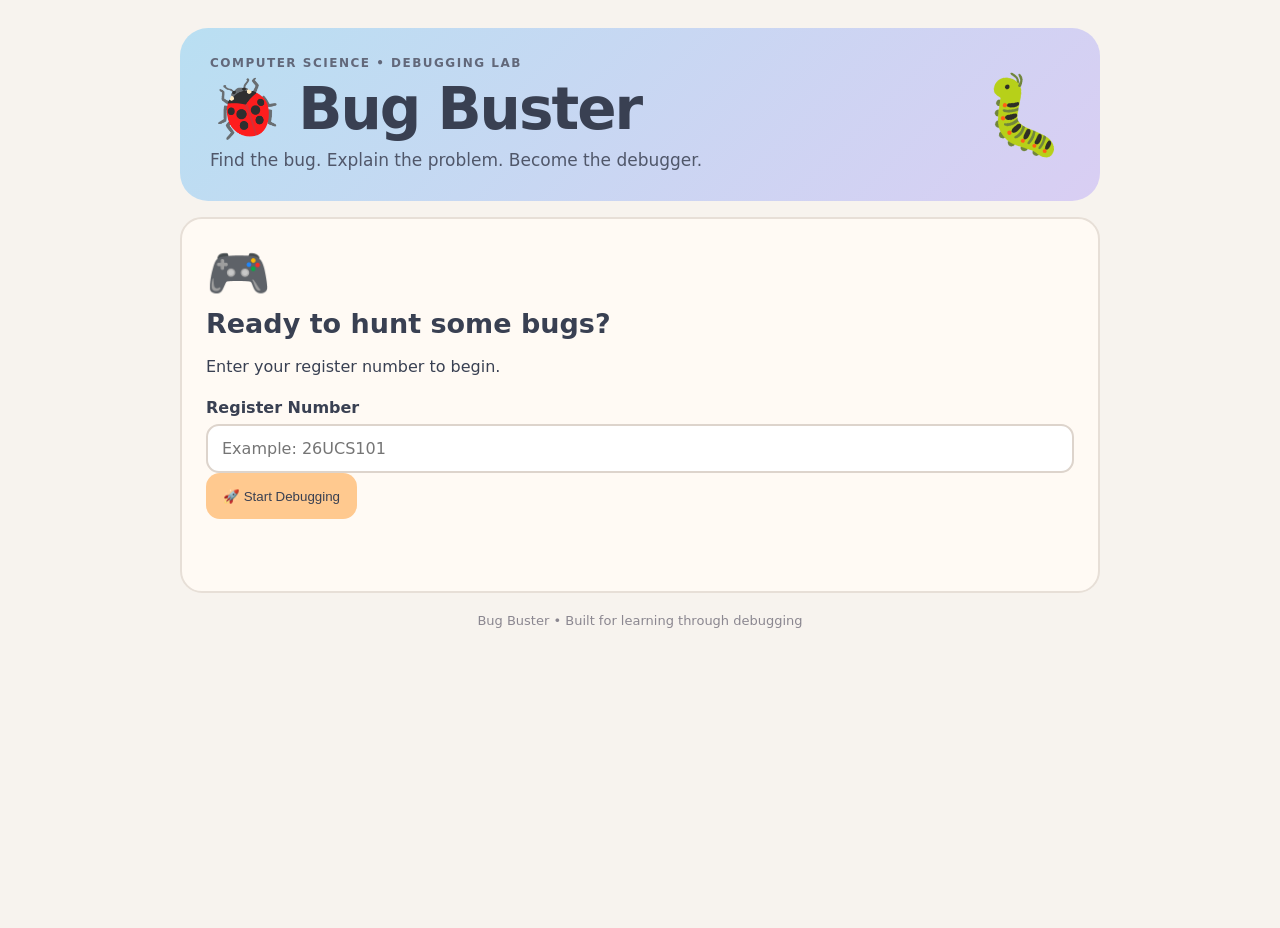
==== index.html @ f31c55ac "Add files via upload" ====
<!DOCTYPE html>
<html lang="en">
<head>
  <meta charset="UTF-8">
  <meta name="viewport" content="width=device-width, initial-scale=1.0">
  <title>Bug Buster | Debugging Challenge</title>
  <link rel="stylesheet" href="style.css">
</head>
<body>
  <main class="app">
    <header class="hero">
      <div>
        <div class="eyebrow">COMPUTER SCIENCE • DEBUGGING LAB</div>
        <h1>🐞 Bug Buster</h1>
        <p>Find the bug. Explain the problem. Become the debugger.</p>
      </div>
      <div class="bug-mascot">🐛</div>
    </header>

    <section id="loginScreen" class="card">
      <div class="section-icon">🎮</div>
      <h2>Ready to hunt some bugs?</h2>
      <p>Enter your register number to begin.</p>
      <label for="registerNumber">Register Number</label>
      <input id="registerNumber" maxlength="20" placeholder="Example: 26UCS101" autocomplete="off">
      <button id="startBtn" class="primary">🚀 Start Debugging</button>
      <p id="loginMessage" class="message"></p>
    </section>

    <section id="gameScreen" class="hidden">
      <div class="game-top">
        <span id="studentBadge" class="pill"></span>
        <span class="pill">⭐ <span id="score">0</span> points</span>
      </div>
      <div class="progress-wrap">
        <div id="progressBar" class="progress-bar"></div>
      </div>
      <div class="progress-label" id="questionCounter"></div>

      <article class="card challenge">
        <div class="challenge-tag">BUG CHALLENGE</div>
        <h2 id="challengeTitle"></h2>
        <p id="challengeQuestion"></p>
        <pre id="codeBlock" class="code"></pre>

        <label for="answer">What is wrong?</label>
        <textarea id="answer" placeholder="Explain the bug in your own words..."></textarea>

        <div class="actions">
          <button id="hintBtn" class="secondary">💡 Hint</button>
          <button id="checkBtn" class="primary">🔍 Check Bug</button>
        </div>

        <div id="feedback" aria-live="polite"></div>

        <button id="nextBtn" class="next hidden">Next Bug →</button>
      </article>
    </section>

    <section id="finishScreen" class="card hidden center">
      <div class="trophy">🏆</div>
      <div class="eyebrow">MISSION COMPLETE</div>
      <h2>Debugging Complete!</h2>
      <div class="final-score"><span id="finalScore">0</span>/<span id="finalMax">0</span></div>
      <p id="finalMessage"></p>
      <div class="actions center-actions">
        <button id="playAgainBtn" class="primary">🔄 Try Again</button>
        <button id="teacherBtn" class="secondary">👩‍🏫 Teacher Dashboard</button>
      </div>
    </section>

    <section id="teacherScreen" class="card hidden">
      <div class="teacher-head">
        <div>
          <div class="eyebrow">TEACHER AREA</div>
          <h2>📊 Marks Dashboard</h2>
          <p>Download the stored student results as CSV.</p>
        </div>
        <button id="backBtn" class="secondary">← Back</button>
      </div>

      <div class="teacher-login" id="teacherLogin">
        <label for="teacherPassword">Teacher Access Code</label>
        <input id="teacherPassword" type="password" placeholder="Enter access code">
        <button id="teacherLoginBtn" class="primary">🔐 Open Dashboard</button>
        <p id="teacherMessage" class="message"></p>
      </div>

      <div id="dashboard" class="hidden">
        <div class="dashboard-actions">
          <button id="refreshBtn" class="secondary">↻ Refresh</button>
          <button id="downloadBtn" class="primary">⬇ Download Marks CSV</button>
        </div>
        <div class="table-wrap">
          <table>
            <thead>
              <tr>
                <th>Register Number</th>
                <th>Score</th>
                <th>Max</th>
                <th>%</th>
                <th>Attempt</th>
                <th>Date</th>
              </tr>
            </thead>
            <tbody id="marksBody"></tbody>
          </table>
        </div>
        <p id="dashboardMessage" class="message"></p>
      </div>
    </section>

    <footer>
      <span>Bug Buster</span> • Built for learning through debugging
    </footer>
  </main>

  <script src="config.js"></script>
  <script src="app.js"></script>
</body>
</html>
---- style.css ----
:root{
  --ink:#394052; --muted:#72798b; --paper:#fffaf4; --white:#fff;
  --blue:#b9dff2; --orange:#ffc98f; --pink:#f6c6d8; --green:#c8e8d0;
  --purple:#d9cef3; --yellow:#fff0bd; --border:#e7dfd7;
}
*{box-sizing:border-box}
body{
  margin:0; min-height:100vh; background:#f7f3ee; color:var(--ink);
  font-family:ui-rounded,"Trebuchet MS",system-ui,sans-serif;
}
.app{width:min(920px,calc(100% - 28px));margin:28px auto 40px}
.hero{
  background:linear-gradient(135deg,var(--blue),var(--purple));
  border-radius:28px;padding:28px 30px;display:flex;justify-content:space-between;
  align-items:center;overflow:hidden;position:relative;
}
.eyebrow{font-size:12px;font-weight:900;letter-spacing:1.5px;color:#62687a}
.hero h1{font-size:clamp(34px,7vw,58px);margin:5px 0 4px;letter-spacing:-2px}
.hero p{margin:0;font-size:17px;color:#50576a}
.bug-mascot{font-size:72px;transform:rotate(10deg)}
.card{
  background:var(--paper);border:2px solid var(--border);border-radius:22px;
  padding:24px;margin-top:16px;
}
.hidden{display:none!important}
.section-icon,.trophy{font-size:52px}
h2{margin:4px 0 8px;font-size:27px}
p{line-height:1.55}
label{display:block;font-weight:900;margin:18px 0 7px}
input,textarea{
  width:100%;border:2px solid #ddd4cc;border-radius:13px;background:#fff;
  color:var(--ink);font:inherit;padding:13px 14px;outline:none;
}
input:focus,textarea:focus{border-color:#91bfd7}
textarea{min-height:120px;resize:vertical}
button{
  border:0;border-radius:14px;min-height:46px;padding:11px 17px;
  font:900 15px inherit;color:var(--ink);cursor:pointer;
}
button:hover{filter:brightness(.98)}
.primary{background:var(--orange)}
.secondary{background:#eee9f8}
.next{background:var(--green);width:100%;margin-top:15px;font-size:16px}
.game-top{display:flex;gap:10px;justify-content:space-between;flex-wrap:wrap;margin:16px 0 8px}
.pill{background:#fff;border:2px solid var(--border);padding:8px 13px;border-radius:99px;font-weight:900}
.progress-wrap{height:12px;background:#e8e3dd;border-radius:99px;overflow:hidden}
.progress-bar{height:100%;width:0;background:#9fcce4;transition:width .3s}
.progress-label{font-size:13px;color:var(--muted);font-weight:800;margin:7px 2px 12px}
.challenge-tag{display:inline-block;background:var(--yellow);padding:6px 10px;border-radius:99px;font-size:11px;font-weight:900;letter-spacing:1px}
.code{
  background:#303545;color:#f7f4ef;border-radius:15px;padding:18px;
  overflow:auto;white-space:pre-wrap;font:14px/1.7 ui-monospace,SFMono-Regular,Consolas,monospace;
}
.actions{display:flex;gap:9px;flex-wrap:wrap;margin-top:10px}
.feedback{margin-top:13px;padding:14px;border-radius:14px;line-height:1.55;font-weight:700}
.feedback.good{background:var(--green)}
.feedback.bad{background:var(--pink)}
.feedback.hint{background:var(--yellow)}
.center{text-align:center}
.center-actions{justify-content:center}
.final-score{font-size:56px;font-weight:950;margin:10px 0}
.teacher-head{display:flex;justify-content:space-between;gap:15px;align-items:flex-start}
.dashboard-actions{display:flex;gap:9px;flex-wrap:wrap;margin:18px 0}
.table-wrap{overflow:auto;border:2px solid var(--border);border-radius:15px;background:#fff}
table{width:100%;border-collapse:collapse;min-width:650px}
th,td{text-align:left;padding:12px;border-bottom:1px solid #eee6de}
th{background:#f2edf7;font-size:13px}
td{font-size:14px}
.message{color:#686f80;font-size:14px;min-height:20px}
footer{text-align:center;color:#8b8790;font-size:13px;margin-top:20px}
@media(max-width:600px){
  .app{width:min(100% - 18px,920px);margin-top:10px}
  .hero{padding:22px}.bug-mascot{font-size:50px}
  .card{padding:18px}.teacher-head{flex-direction:column}
  .hero p{font-size:15px}
}
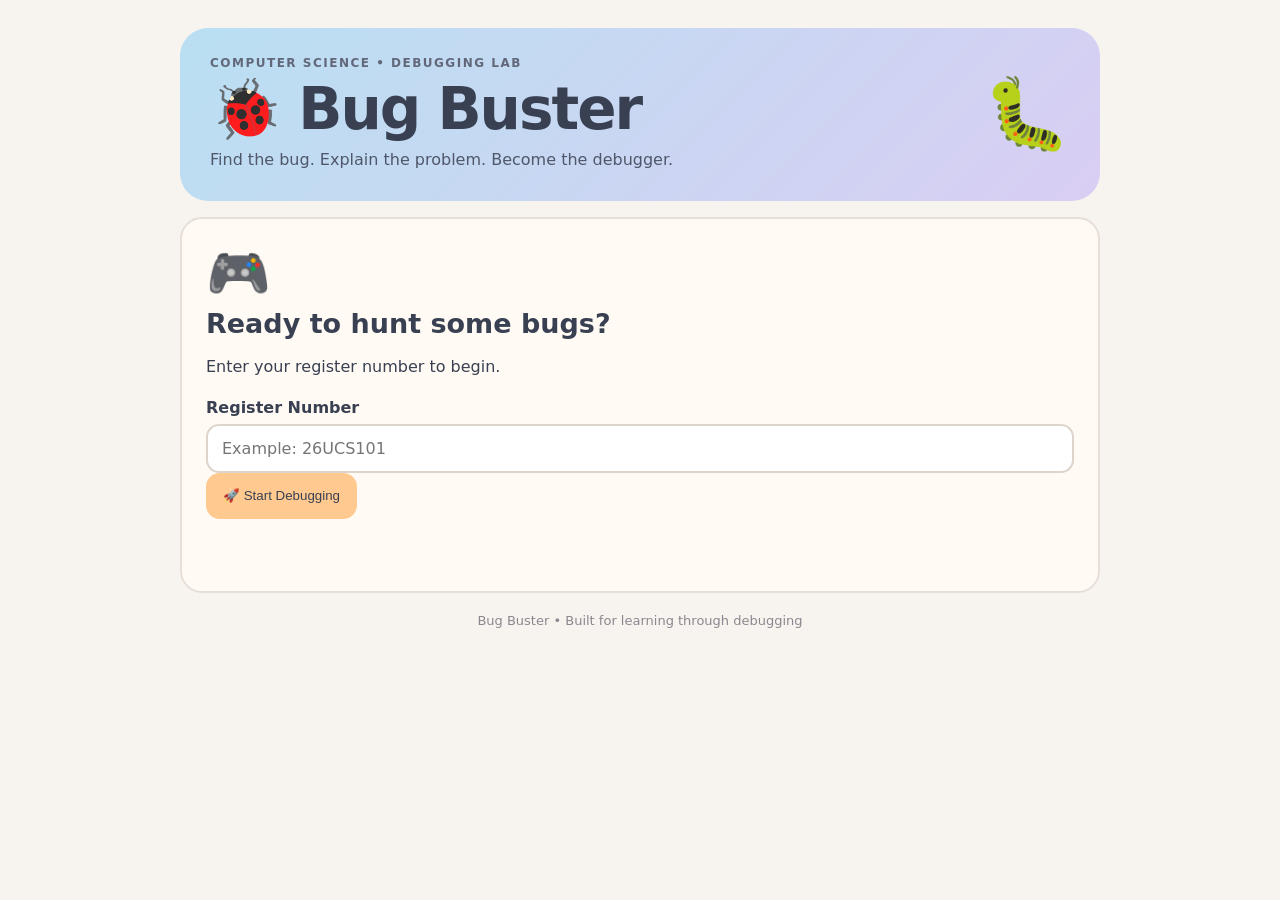
==== commit d6483aa0: "Add files via upload" ====
--- a/index.html
+++ b/index.html
@@ -1,121 +1 @@
-<!DOCTYPE html>
-<html lang="en">
-<head>
-  <meta charset="UTF-8">
-  <meta name="viewport" content="width=device-width, initial-scale=1.0">
-  <title>Bug Buster | Debugging Challenge</title>
-  <link rel="stylesheet" href="style.css">
-</head>
-<body>
-  <main class="app">
-    <header class="hero">
-      <div>
-        <div class="eyebrow">COMPUTER SCIENCE • DEBUGGING LAB</div>
-        <h1>🐞 Bug Buster</h1>
-        <p>Find the bug. Explain the problem. Become the debugger.</p>
-      </div>
-      <div class="bug-mascot">🐛</div>
-    </header>
-
-    <section id="loginScreen" class="card">
-      <div class="section-icon">🎮</div>
-      <h2>Ready to hunt some bugs?</h2>
-      <p>Enter your register number to begin.</p>
-      <label for="registerNumber">Register Number</label>
-      <input id="registerNumber" maxlength="20" placeholder="Example: 26UCS101" autocomplete="off">
-      <button id="startBtn" class="primary">🚀 Start Debugging</button>
-      <p id="loginMessage" class="message"></p>
-    </section>
-
-    <section id="gameScreen" class="hidden">
-      <div class="game-top">
-        <span id="studentBadge" class="pill"></span>
-        <span class="pill">⭐ <span id="score">0</span> points</span>
-      </div>
-      <div class="progress-wrap">
-        <div id="progressBar" class="progress-bar"></div>
-      </div>
-      <div class="progress-label" id="questionCounter"></div>
-
-      <article class="card challenge">
-        <div class="challenge-tag">BUG CHALLENGE</div>
-        <h2 id="challengeTitle"></h2>
-        <p id="challengeQuestion"></p>
-        <pre id="codeBlock" class="code"></pre>
-
-        <label for="answer">What is wrong?</label>
-        <textarea id="answer" placeholder="Explain the bug in your own words..."></textarea>
-
-        <div class="actions">
-          <button id="hintBtn" class="secondary">💡 Hint</button>
-          <button id="checkBtn" class="primary">🔍 Check Bug</button>
-        </div>
-
-        <div id="feedback" aria-live="polite"></div>
-
-        <button id="nextBtn" class="next hidden">Next Bug →</button>
-      </article>
-    </section>
-
-    <section id="finishScreen" class="card hidden center">
-      <div class="trophy">🏆</div>
-      <div class="eyebrow">MISSION COMPLETE</div>
-      <h2>Debugging Complete!</h2>
-      <div class="final-score"><span id="finalScore">0</span>/<span id="finalMax">0</span></div>
-      <p id="finalMessage"></p>
-      <div class="actions center-actions">
-        <button id="playAgainBtn" class="primary">🔄 Try Again</button>
-        <button id="teacherBtn" class="secondary">👩‍🏫 Teacher Dashboard</button>
-      </div>
-    </section>
-
-    <section id="teacherScreen" class="card hidden">
-      <div class="teacher-head">
-        <div>
-          <div class="eyebrow">TEACHER AREA</div>
-          <h2>📊 Marks Dashboard</h2>
-          <p>Download the stored student results as CSV.</p>
-        </div>
-        <button id="backBtn" class="secondary">← Back</button>
-      </div>
-
-      <div class="teacher-login" id="teacherLogin">
-        <label for="teacherPassword">Teacher Access Code</label>
-        <input id="teacherPassword" type="password" placeholder="Enter access code">
-        <button id="teacherLoginBtn" class="primary">🔐 Open Dashboard</button>
-        <p id="teacherMessage" class="message"></p>
-      </div>
-
-      <div id="dashboard" class="hidden">
-        <div class="dashboard-actions">
-          <button id="refreshBtn" class="secondary">↻ Refresh</button>
-          <button id="downloadBtn" class="primary">⬇ Download Marks CSV</button>
-        </div>
-        <div class="table-wrap">
-          <table>
-            <thead>
-              <tr>
-                <th>Register Number</th>
-                <th>Score</th>
-                <th>Max</th>
-                <th>%</th>
-                <th>Attempt</th>
-                <th>Date</th>
-              </tr>
-            </thead>
-            <tbody id="marksBody"></tbody>
-          </table>
-        </div>
-        <p id="dashboardMessage" class="message"></p>
-      </div>
-    </section>
-
-    <footer>
-      <span>Bug Buster</span> • Built for learning through debugging
-    </footer>
-  </main>
-
-  <script src="config.js"></script>
-  <script src="app.js"></script>
-</body>
-</html>
+<!doctype html><html lang="en"><head><meta charset="UTF-8"><meta name="viewport" content="width=device-width,initial-scale=1"><title>Bug Buster</title><link rel="stylesheet" href="style.css"></head><body><main class="app"><header class="hero"><div><div class="eyebrow">COMPUTER SCIENCE • DEBUGGING LAB</div><h1>🐞 Bug Buster</h1><p>Find the bug. Explain the problem. Become the debugger.</p></div><div class="bug">🐛</div></header><section id="login" class="card"><div class="icon">🎮</div><h2>Ready to hunt some bugs?</h2><p>Enter your register number to begin.</p><label>Register Number</label><input id="reg" maxlength="20" placeholder="Example: 26UCS101"><button id="start" class="primary">🚀 Start Debugging</button><p id="loginMsg" class="msg"></p></section><section id="game" class="hidden"><div class="top"><span id="student" class="pill"></span><span class="pill">⭐ <b id="score">0</b> points</span></div><div class="card qmap"><b>Choose a Bug</b><span class="mini">You can move between questions</span><div id="qnav" class="qnav"></div></div><div class="progress"><div id="bar"></div></div><div id="counter" class="mini"></div><article class="card"><span class="tag">BUG CHALLENGE</span><h2 id="title"></h2><p id="question"></p><pre id="code" class="code"></pre><label>What is wrong?</label><textarea id="answer" placeholder="Explain the bug in your own words..."></textarea><div class="actions"><button id="hint" class="secondary">💡 Hint</button><button id="check" class="primary">🔍 Check Bug</button></div><div id="feedback" aria-live="polite"></div><div class="actions nav"><button id="prev" class="secondary">← Previous</button><button id="next" class="next">Next Bug →</button></div></article><div class="card finish"><span><b id="answered">0</b> of <b id="total">0</b> answered</span><button id="finish" class="submit">🏁 Finish Quiz</button></div></section><section id="done" class="card center hidden"><div class="trophy">🏆</div><div class="eyebrow">MISSION COMPLETE</div><h2>Debugging Complete!</h2><div class="final"><span id="finalScore">0</span>/<span id="finalMax">0</span></div><p id="finalMsg"></p><div class="actions centerActions"><button id="again" class="primary">🔄 Try Again</button><a href="teacher.html" class="button secondary">👩‍🏫 Teacher Dashboard</a></div></section><footer>Bug Buster • Built for learning through debugging</footer></main><script src="config.js"></script><script src="app.js"></script></body></html>
--- a/style.css
+++ b/style.css
@@ -1,76 +1 @@
-:root{
-  --ink:#394052; --muted:#72798b; --paper:#fffaf4; --white:#fff;
-  --blue:#b9dff2; --orange:#ffc98f; --pink:#f6c6d8; --green:#c8e8d0;
-  --purple:#d9cef3; --yellow:#fff0bd; --border:#e7dfd7;
-}
-*{box-sizing:border-box}
-body{
-  margin:0; min-height:100vh; background:#f7f3ee; color:var(--ink);
-  font-family:ui-rounded,"Trebuchet MS",system-ui,sans-serif;
-}
-.app{width:min(920px,calc(100% - 28px));margin:28px auto 40px}
-.hero{
-  background:linear-gradient(135deg,var(--blue),var(--purple));
-  border-radius:28px;padding:28px 30px;display:flex;justify-content:space-between;
-  align-items:center;overflow:hidden;position:relative;
-}
-.eyebrow{font-size:12px;font-weight:900;letter-spacing:1.5px;color:#62687a}
-.hero h1{font-size:clamp(34px,7vw,58px);margin:5px 0 4px;letter-spacing:-2px}
-.hero p{margin:0;font-size:17px;color:#50576a}
-.bug-mascot{font-size:72px;transform:rotate(10deg)}
-.card{
-  background:var(--paper);border:2px solid var(--border);border-radius:22px;
-  padding:24px;margin-top:16px;
-}
-.hidden{display:none!important}
-.section-icon,.trophy{font-size:52px}
-h2{margin:4px 0 8px;font-size:27px}
-p{line-height:1.55}
-label{display:block;font-weight:900;margin:18px 0 7px}
-input,textarea{
-  width:100%;border:2px solid #ddd4cc;border-radius:13px;background:#fff;
-  color:var(--ink);font:inherit;padding:13px 14px;outline:none;
-}
-input:focus,textarea:focus{border-color:#91bfd7}
-textarea{min-height:120px;resize:vertical}
-button{
-  border:0;border-radius:14px;min-height:46px;padding:11px 17px;
-  font:900 15px inherit;color:var(--ink);cursor:pointer;
-}
-button:hover{filter:brightness(.98)}
-.primary{background:var(--orange)}
-.secondary{background:#eee9f8}
-.next{background:var(--green);width:100%;margin-top:15px;font-size:16px}
-.game-top{display:flex;gap:10px;justify-content:space-between;flex-wrap:wrap;margin:16px 0 8px}
-.pill{background:#fff;border:2px solid var(--border);padding:8px 13px;border-radius:99px;font-weight:900}
-.progress-wrap{height:12px;background:#e8e3dd;border-radius:99px;overflow:hidden}
-.progress-bar{height:100%;width:0;background:#9fcce4;transition:width .3s}
-.progress-label{font-size:13px;color:var(--muted);font-weight:800;margin:7px 2px 12px}
-.challenge-tag{display:inline-block;background:var(--yellow);padding:6px 10px;border-radius:99px;font-size:11px;font-weight:900;letter-spacing:1px}
-.code{
-  background:#303545;color:#f7f4ef;border-radius:15px;padding:18px;
-  overflow:auto;white-space:pre-wrap;font:14px/1.7 ui-monospace,SFMono-Regular,Consolas,monospace;
-}
-.actions{display:flex;gap:9px;flex-wrap:wrap;margin-top:10px}
-.feedback{margin-top:13px;padding:14px;border-radius:14px;line-height:1.55;font-weight:700}
-.feedback.good{background:var(--green)}
-.feedback.bad{background:var(--pink)}
-.feedback.hint{background:var(--yellow)}
-.center{text-align:center}
-.center-actions{justify-content:center}
-.final-score{font-size:56px;font-weight:950;margin:10px 0}
-.teacher-head{display:flex;justify-content:space-between;gap:15px;align-items:flex-start}
-.dashboard-actions{display:flex;gap:9px;flex-wrap:wrap;margin:18px 0}
-.table-wrap{overflow:auto;border:2px solid var(--border);border-radius:15px;background:#fff}
-table{width:100%;border-collapse:collapse;min-width:650px}
-th,td{text-align:left;padding:12px;border-bottom:1px solid #eee6de}
-th{background:#f2edf7;font-size:13px}
-td{font-size:14px}
-.message{color:#686f80;font-size:14px;min-height:20px}
-footer{text-align:center;color:#8b8790;font-size:13px;margin-top:20px}
-@media(max-width:600px){
-  .app{width:min(100% - 18px,920px);margin-top:10px}
-  .hero{padding:22px}.bug-mascot{font-size:50px}
-  .card{padding:18px}.teacher-head{flex-direction:column}
-  .hero p{font-size:15px}
-}
+:root{--ink:#394052;--muted:#72798b;--paper:#fffaf4;--blue:#b9dff2;--orange:#ffc98f;--pink:#f6c6d8;--green:#c8e8d0;--purple:#d9cef3;--yellow:#fff0bd;--border:#e7dfd7}*{box-sizing:border-box}body{margin:0;background:#f7f3ee;color:var(--ink);font-family:ui-rounded,"Trebuchet MS",system-ui,sans-serif}.app{width:min(920px,calc(100% - 28px));margin:28px auto 40px}.hero{background:linear-gradient(135deg,var(--blue),var(--purple));border-radius:28px;padding:28px 30px;display:flex;justify-content:space-between;align-items:center}.hero h1{font-size:clamp(34px,7vw,58px);margin:5px 0;letter-spacing:-2px}.hero p{margin:0;color:#50576a}.bug{font-size:70px}.eyebrow{font-size:12px;font-weight:900;letter-spacing:1.5px;color:#62687a}.card{background:var(--paper);border:2px solid var(--border);border-radius:22px;padding:24px;margin-top:16px}.hidden{display:none!important}.icon,.trophy{font-size:52px}h2{margin:4px 0 8px;font-size:27px}p{line-height:1.55}label{display:block;font-weight:900;margin:18px 0 7px}input,textarea{width:100%;border:2px solid #ddd4cc;border-radius:13px;background:#fff;color:var(--ink);font:inherit;padding:13px 14px;outline:none}textarea{min-height:120px;resize:vertical}button,.button{border:0;border-radius:14px;min-height:46px;padding:11px 17px;font:900 15px inherit;color:var(--ink);cursor:pointer;text-decoration:none;display:inline-flex;align-items:center;justify-content:center}.primary{background:var(--orange)}.secondary{background:#eee9f8}.next{background:var(--green)}button:disabled{opacity:.45}.top,.qmap,.finish{display:flex;gap:10px;justify-content:space-between;align-items:center;flex-wrap:wrap}.pill{background:#fff;border:2px solid var(--border);padding:8px 13px;border-radius:99px;font-weight:900}.qmap{padding:16px}.qnav{display:flex;gap:8px;flex-wrap:wrap;width:100%}.qbtn{width:44px;height:44px;min-height:44px;padding:0;background:#fff;border:2px solid var(--border)}.qbtn.current{background:var(--blue);border-color:#8ebdd5}.qbtn.done{background:var(--green)}.mini{font-size:13px;color:var(--muted)}.progress{height:12px;background:#e8e3dd;border-radius:99px;overflow:hidden;margin-top:13px}.progress div{height:100%;background:#9fcce4;transition:.25s}.tag{display:inline-block;background:var(--yellow);padding:6px 10px;border-radius:99px;font-size:11px;font-weight:900;letter-spacing:1px}.code{background:#303545;color:#f7f4ef;border-radius:15px;padding:18px;overflow:auto;white-space:pre-wrap;font:14px/1.7 ui-monospace,Consolas,monospace}.actions{display:flex;gap:9px;flex-wrap:wrap;margin-top:10px}.nav{justify-content:space-between}.feedback{margin-top:13px;padding:14px;border-radius:14px;line-height:1.55;font-weight:700}.good{background:var(--green)}.bad{background:var(--pink)}.hint{background:var(--yellow)}.msg{color:var(--muted);font-size:14px;min-height:20px}.center{text-align:center}.centerActions{justify-content:center}.final{font-size:56px;font-weight:950}.stats{display:grid;grid-template-columns:repeat(3,1fr);gap:12px}.stat{padding:17px}.stat span{display:block;color:var(--muted);font-size:13px}.stat strong{font-size:30px}.toolbar{display:flex;gap:9px;flex-wrap:wrap;margin-bottom:15px}.toolbar input{flex:1;min-width:210px}.tableWrap{overflow:auto;border:2px solid var(--border);border-radius:15px;background:#fff}table{width:100%;border-collapse:collapse;min-width:680px}th,td{text-align:left;padding:12px;border-bottom:1px solid #eee6de}th{background:#f2edf7;font-size:13px}td{font-size:14px}footer{text-align:center;color:#8b8790;font-size:13px;margin-top:20px}@media(max-width:600px){.app{width:min(100% - 18px,920px);margin-top:10px}.hero{padding:22px}.bug{font-size:50px}.card{padding:18px}.stats{grid-template-columns:1fr}}
